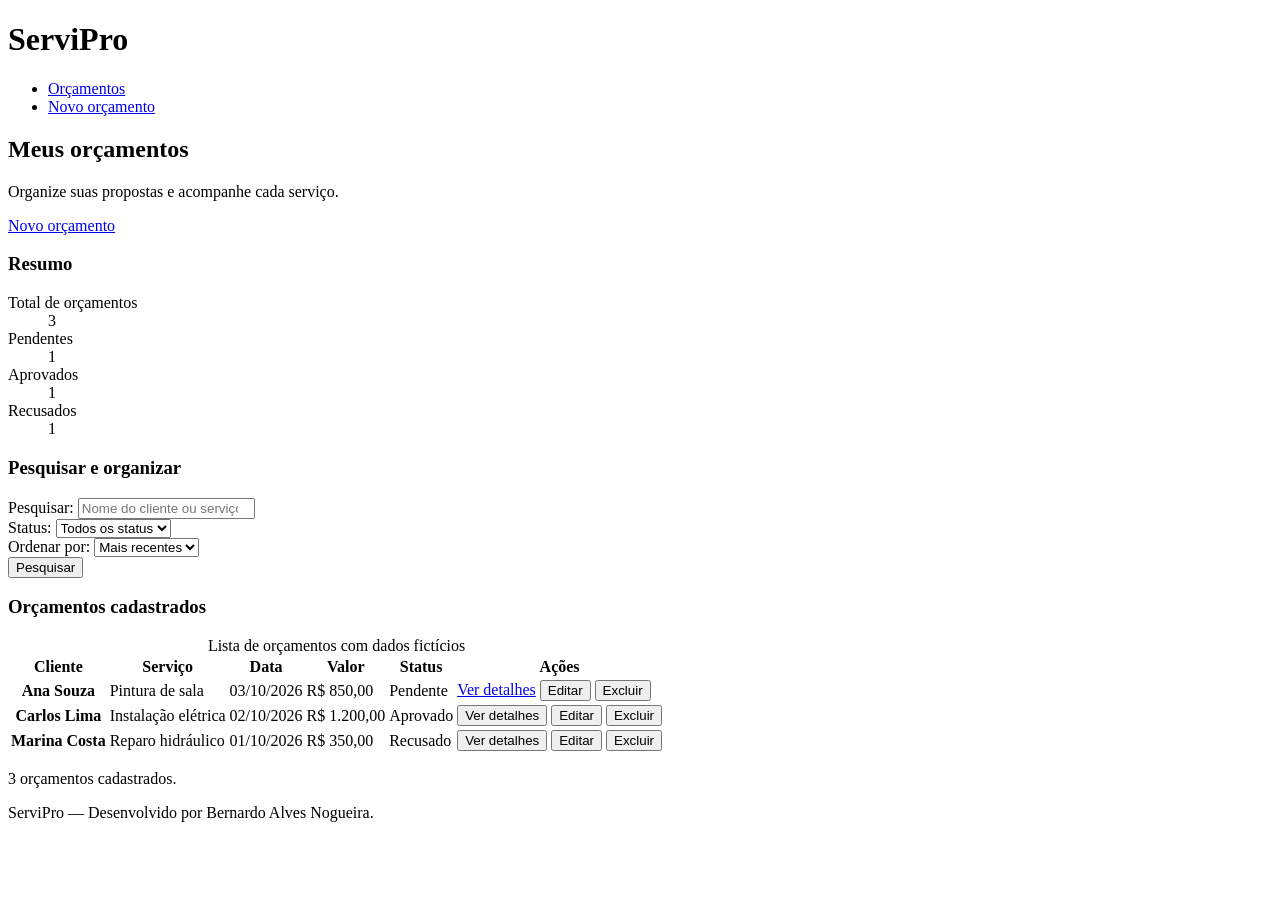
==== index.html @ 53a84a9a "feat: adiciona listagem e controles dos orcamentos" ====
<!DOCTYPE html>
<html lang="pt-BR">
<head>
    <meta charset="UTF-8">
    <meta name="viewport" content="width=device-width, initial-scale=1.0">
    <title>ServiPro — Orçamentos</title>
</head>
<body>
    <header>
        <h1>ServiPro</h1>

        <nav aria-label="Navegação principal">
            <ul>
                <li><a href="index.html" aria-current="page">Orçamentos</a></li>
                <li><a href="pages/cadastro.html">Novo orçamento</a></li>
            </ul>
        </nav>
    </header>

    <main>
        <section aria-labelledby="titulo-orcamentos">
            <h2 id="titulo-orcamentos">Meus orçamentos</h2>
            <p>Organize suas propostas e acompanhe cada serviço.</p>
            <a href="pages/cadastro.html">Novo orçamento</a>

            <section aria-labelledby="titulo-resumo">
                <h3 id="titulo-resumo">Resumo</h3>

                <dl>
                    <dt>Total de orçamentos</dt>
                    <dd>3</dd>

                    <dt>Pendentes</dt>
                    <dd>1</dd>

                    <dt>Aprovados</dt>
                    <dd>1</dd>

                    <dt>Recusados</dt>
                    <dd>1</dd>
                </dl>
            </section>

            <section aria-labelledby="titulo-pesquisa">
                <h3 id="titulo-pesquisa">Pesquisar e organizar</h3>

                <form>
                    <div>
                        <label for="pesquisa">Pesquisar:</label>
                        <input
                            type="search"
                            id="pesquisa"
                            name="pesquisa"
                            placeholder="Nome do cliente ou serviço"
                        >
                    </div>

                    <div>
                        <label for="filtro-status">Status:</label>
                        <select id="filtro-status" name="status">
                            <option value="">Todos os status</option>
                            <option value="pendente">Pendente</option>
                            <option value="aprovado">Aprovado</option>
                            <option value="recusado">Recusado</option>
                        </select>
                    </div>

                    <div>
                        <label for="ordenacao">Ordenar por:</label>
                        <select id="ordenacao" name="ordenacao">
                            <option value="mais-recentes">Mais recentes</option>
                            <option value="mais-antigos">Mais antigos</option>
                            <option value="menor-valor">Menor valor</option>
                            <option value="maior-valor">Maior valor</option>
                        </select>
                    </div>

                    <button type="button">Pesquisar</button>
                </form>
            </section>

            <section aria-labelledby="titulo-listagem">
                <h3 id="titulo-listagem">Orçamentos cadastrados</h3>

                <table>
                    <caption>Lista de orçamentos com dados fictícios</caption>

                    <thead>
                        <tr>
                            <th scope="col">Cliente</th>
                            <th scope="col">Serviço</th>
                            <th scope="col">Data</th>
                            <th scope="col">Valor</th>
                            <th scope="col">Status</th>
                            <th scope="col">Ações</th>
                        </tr>
                    </thead>

                    <tbody>
                        <tr>
                            <th scope="row">Ana Souza</th>
                            <td>Pintura de sala</td>
                            <td><time datetime="2026-10-03">03/10/2026</time></td>
                            <td>R$ 850,00</td>
                            <td>Pendente</td>
                            <td>
                                <a href="pages/detalhes.html">Ver detalhes</a>
                                <button type="button">Editar</button>
                                <button type="button">Excluir</button>
                            </td>
                        </tr>

                        <tr>
                            <th scope="row">Carlos Lima</th>
                            <td>Instalação elétrica</td>
                            <td><time datetime="2026-10-02">02/10/2026</time></td>
                            <td>R$ 1.200,00</td>
                            <td>Aprovado</td>
                            <td>
                                <button type="button">Ver detalhes</button>
                                <button type="button">Editar</button>
                                <button type="button">Excluir</button>
                            </td>
                        </tr>

                        <tr>
                            <th scope="row">Marina Costa</th>
                            <td>Reparo hidráulico</td>
                            <td><time datetime="2026-10-01">01/10/2026</time></td>
                            <td>R$ 350,00</td>
                            <td>Recusado</td>
                            <td>
                                <button type="button">Ver detalhes</button>
                                <button type="button">Editar</button>
                                <button type="button">Excluir</button>
                            </td>
                        </tr>
                    </tbody>
                </table>

                <p>3 orçamentos cadastrados.</p>
            </section>
        </section>
    </main>

    <footer>
        <p>ServiPro — Desenvolvido por Bernardo Alves Nogueira.</p>
    </footer>
</body>
</html>
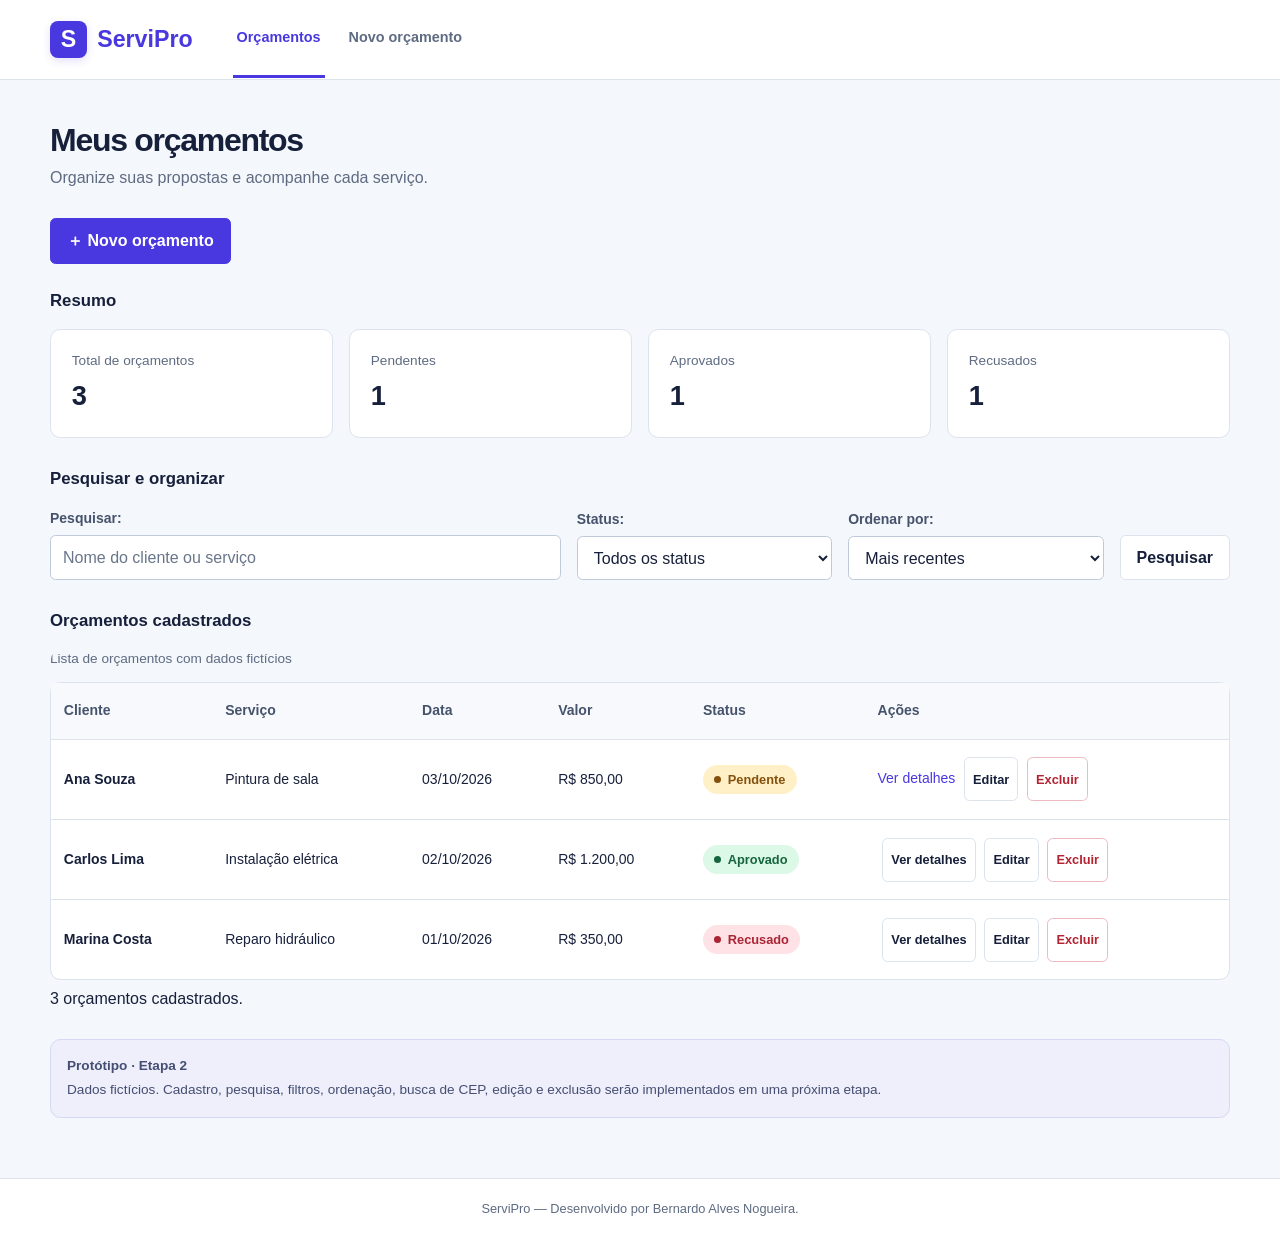
==== commit fbdd4b62: "style: define identidade visual e estiliza telas de orcamentos" ====
--- a/index.html
+++ b/index.html
@@ -4,10 +4,12 @@
     <meta charset="UTF-8">
     <meta name="viewport" content="width=device-width, initial-scale=1.0">
     <title>ServiPro — Orçamentos</title>
+    <link rel="stylesheet" href="assets/css/style.css">
 </head>
 <body>
+    <a class="skip-link" href="#conteudo">Pular para o conteúdo</a>
     <header>
-        <h1>ServiPro</h1>
+        <h1><a class="brand" href="index.html"><span aria-hidden="true">S</span>ServiPro</a></h1>
 
         <nav aria-label="Navegação principal">
             <ul>
@@ -17,27 +19,27 @@
         </nav>
     </header>
 
-    <main>
+    <main id="conteudo">
         <section aria-labelledby="titulo-orcamentos">
             <h2 id="titulo-orcamentos">Meus orçamentos</h2>
             <p>Organize suas propostas e acompanhe cada serviço.</p>
-            <a href="pages/cadastro.html">Novo orçamento</a>
+            <a class="button primary new-budget" href="pages/cadastro.html">＋ Novo orçamento</a>
 
             <section aria-labelledby="titulo-resumo">
                 <h3 id="titulo-resumo">Resumo</h3>
 
                 <dl>
-                    <dt>Total de orçamentos</dt>
-                    <dd>3</dd>
+                    <div><dt>Total de orçamentos</dt>
+                    <dd>3</dd></div>
 
-                    <dt>Pendentes</dt>
-                    <dd>1</dd>
+                    <div><dt>Pendentes</dt>
+                    <dd>1</dd></div>
 
-                    <dt>Aprovados</dt>
-                    <dd>1</dd>
+                    <div><dt>Aprovados</dt>
+                    <dd>1</dd></div>
 
-                    <dt>Recusados</dt>
-                    <dd>1</dd>
+                    <div><dt>Recusados</dt>
+                    <dd>1</dd></div>
                 </dl>
             </section>
 
@@ -98,41 +100,41 @@
 
                     <tbody>
                         <tr>
-                            <th scope="row">Ana Souza</th>
-                            <td>Pintura de sala</td>
-                            <td><time datetime="2026-10-03">03/10/2026</time></td>
-                            <td>R$ 850,00</td>
-                            <td>Pendente</td>
-                            <td>
+                            <th scope="row" data-label="Cliente">Ana Souza</th>
+                            <td data-label="Serviço">Pintura de sala</td>
+                            <td data-label="Data"><time datetime="2026-10-03">03/10/2026</time></td>
+                            <td data-label="Valor">R$ 850,00</td>
+                            <td data-label="Status"><span class="badge pending">Pendente</span></td>
+                            <td data-label="Ações">
                                 <a href="pages/detalhes.html">Ver detalhes</a>
                                 <button type="button">Editar</button>
-                                <button type="button">Excluir</button>
+                                <button class="danger" type="button">Excluir</button>
                             </td>
                         </tr>
 
                         <tr>
-                            <th scope="row">Carlos Lima</th>
-                            <td>Instalação elétrica</td>
-                            <td><time datetime="2026-10-02">02/10/2026</time></td>
-                            <td>R$ 1.200,00</td>
-                            <td>Aprovado</td>
-                            <td>
+                            <th scope="row" data-label="Cliente">Carlos Lima</th>
+                            <td data-label="Serviço">Instalação elétrica</td>
+                            <td data-label="Data"><time datetime="2026-10-02">02/10/2026</time></td>
+                            <td data-label="Valor">R$ 1.200,00</td>
+                            <td data-label="Status"><span class="badge approved">Aprovado</span></td>
+                            <td data-label="Ações">
                                 <button type="button">Ver detalhes</button>
                                 <button type="button">Editar</button>
-                                <button type="button">Excluir</button>
+                                <button class="danger" type="button">Excluir</button>
                             </td>
                         </tr>
 
                         <tr>
-                            <th scope="row">Marina Costa</th>
-                            <td>Reparo hidráulico</td>
-                            <td><time datetime="2026-10-01">01/10/2026</time></td>
-                            <td>R$ 350,00</td>
-                            <td>Recusado</td>
-                            <td>
+                            <th scope="row" data-label="Cliente">Marina Costa</th>
+                            <td data-label="Serviço">Reparo hidráulico</td>
+                            <td data-label="Data"><time datetime="2026-10-01">01/10/2026</time></td>
+                            <td data-label="Valor">R$ 350,00</td>
+                            <td data-label="Status"><span class="badge rejected">Recusado</span></td>
+                            <td data-label="Ações">
                                 <button type="button">Ver detalhes</button>
                                 <button type="button">Editar</button>
-                                <button type="button">Excluir</button>
+                                <button class="danger" type="button">Excluir</button>
                             </td>
                         </tr>
                     </tbody>
@@ -141,6 +143,7 @@
                 <p>3 orçamentos cadastrados.</p>
             </section>
         </section>
+        <p class="notice" id="aviso-prototipo"><strong>Protótipo · Etapa 2</strong> Dados fictícios. Cadastro, pesquisa, filtros, ordenação, busca de CEP, edição e exclusão serão implementados em uma próxima etapa.</p>
     </main>
 
     <footer>
--- a/assets/css/style.css
+++ b/assets/css/style.css
@@ -0,0 +1,87 @@
+/* Identidade visual e Box Model compartilhados pelas três páginas. */
+:root {
+    --primary: #4938df;
+    --primary-dark: #3424b5;
+    --ink: #17203b;
+    --muted: #5e6b82;
+    --line: #dce3ed;
+    --surface: #fff;
+    --background: #f4f7fb;
+    --radius: .65rem;
+}
+* { box-sizing: border-box; }
+body { margin: 0; min-height: 100vh; display: flex; flex-direction: column; background: var(--background); color: var(--ink); font-family: "Segoe UI", Arial, sans-serif; font-size: 1rem; line-height: 1.5; }
+a { color: var(--primary); text-decoration: none; }
+a:hover { text-decoration: underline; }
+button, input, select, textarea { font: inherit; }
+button, .button { min-height: 2.75rem; display: inline-flex; align-items: center; justify-content: center; gap: .5rem; padding: .6rem 1rem; border: 1px solid var(--line); border-radius: .35rem; background: var(--surface); color: var(--ink); cursor: pointer; font-weight: 600; text-decoration: none; }
+button:hover, .button:hover { background: #eef0fc; border-color: #a7a0e7; text-decoration: none; }
+.primary { background: var(--primary); color: white; border-color: var(--primary); }
+.primary:hover { background: var(--primary-dark); color: white; }
+.danger { color: #b42332; border-color: #edbac0; }
+.danger:hover { background: #fff0f1; border-color: #b42332; }
+:focus-visible { outline: 3px solid var(--primary); outline-offset: 4px; }
+input:focus, select:focus, textarea:focus { border-color: var(--primary); }
+button:active, .button:active { transform: translateY(1px); }
+button:disabled { opacity: .55; cursor: not-allowed; }
+.skip-link { position: absolute; top: -6rem; left: 1rem; padding: .8rem; background: white; z-index: 10; }
+.skip-link:focus { top: 1rem; }
+body > header { display: flex; align-items: center; gap: 2.5rem; padding: 0 max(1.5rem, calc((100% - 1180px) / 2)); background: var(--surface); border-bottom: 1px solid var(--line); min-height: 5rem; }
+h1 { margin: 0; font-size: 1.45rem; }
+.brand { display: inline-flex; gap: .65rem; align-items: center; font-weight: 800; }
+.brand span { display: grid; place-items: center; width: 2.3rem; height: 2.3rem; border-radius: .5rem; color: white; background: var(--primary); box-shadow: 0 3px 8px #4938df26; }
+nav ul { display: flex; gap: 1.25rem; list-style: none; margin: 0; padding: 0; }
+nav a { display: block; padding: 1.65rem .25rem; color: var(--muted); border-bottom: 3px solid transparent; font-size: .9rem; font-weight: 600; }
+nav a[aria-current="page"] { color: var(--primary); border-color: var(--primary); }
+main { width: min(1180px, calc(100% - 3rem)); margin: 2.5rem auto; flex: 1; }
+h2 { font-size: clamp(1.6rem, 3vw, 2rem); line-height: 1.25; margin: 0 0 .4rem; letter-spacing: -.04em; }
+h3 { font-size: 1.05rem; margin: 0 0 1rem; }
+p { margin: .4rem 0 1.25rem; }
+h2 + p, dt, caption { color: var(--muted); }
+.back-link { display: inline-block; margin-bottom: 1rem; font-size: .9rem; font-weight: 600; }
+.new-budget { margin: .5rem 0 1.5rem; }
+section[aria-labelledby="titulo-resumo"] > dl { display: grid; grid-template-columns: repeat(4, minmax(0, 1fr)); gap: 1rem; }
+dl { margin: 0; }
+dd { margin: .3rem 0 0; font-weight: 600; overflow-wrap: anywhere; }
+dt { font-size: .85rem; }
+main > section > section[aria-labelledby="titulo-resumo"] > dl > div { padding: 1.3rem; background: white; border: 1px solid var(--line); border-radius: var(--radius); }
+main > section > section[aria-labelledby="titulo-resumo"] dd { font-size: 1.7rem; }
+section[aria-labelledby="titulo-pesquisa"] { margin: 1.75rem 0; }
+section[aria-labelledby="titulo-pesquisa"] form { display: grid; grid-template-columns: minmax(0, 2fr) repeat(2, minmax(0, 1fr)) auto; gap: 1rem; align-items: end; }
+label { display: block; margin-bottom: .4rem; font-size: .875rem; font-weight: 600; color: #46536c; }
+input, select, textarea { width: 100%; min-width: 0; min-height: 2.75rem; border: 1px solid #bec9d9; border-radius: .35rem; background: white; color: var(--ink); padding: .6rem .75rem; }
+input::placeholder, textarea::placeholder { color: #68758a; opacity: 1; }
+textarea { resize: vertical; }
+table { width: 100%; border-collapse: separate; border-spacing: 0; background: white; border: 1px solid var(--line); border-radius: var(--radius); overflow: hidden; text-align: left; font-size: .875rem; }
+caption { text-align: left; padding: 0 0 .75rem; font-size: .85rem; }
+th, td { padding: 1.1rem .8rem; border-bottom: 1px solid var(--line); }
+thead { background: #f8f9fc; color: #46536c; }
+tbody th { font-weight: 600; }
+tbody tr:last-child > * { border-bottom: 0; }
+tbody tr:hover { background: #fafaff; }
+td:last-child { white-space: nowrap; }
+td button { padding: .4rem .5rem; font-size: .8rem; margin-left: .3rem; }
+.badge { display: inline-flex; align-items: center; padding: .3rem .7rem; border-radius: 2rem; font-size: .8rem; font-weight: 700; white-space: nowrap; }
+.badge::before { content: ""; width: .45rem; height: .45rem; margin-right: .4rem; border-radius: 50%; background: currentColor; }
+.pending { background: #fff0c8; color: #85500b; }
+.approved { background: #dcf8e7; color: #16663d; }
+.rejected { background: #ffe2e5; color: #aa2435; }
+.budget-form { padding: 1.5rem; border: 1px solid var(--line); background: white; border-radius: var(--radius); }
+fieldset { min-width: 0; border: 0; border-bottom: 1px solid var(--line); padding: 1rem 0 1.5rem; margin: 0 0 1rem; display: grid; grid-template-columns: repeat(3, minmax(0, 1fr)); gap: 1rem; }
+fieldset:first-child { grid-template-columns: repeat(2, minmax(0, 1fr)); }
+legend { padding: 0; font-size: 1.05rem; font-weight: 700; }
+.full-width, .cep-field { grid-column: 1 / -1; }
+.cep-field { display: grid; grid-template-columns: minmax(0, 16rem) auto; justify-content: start; gap: .5rem; }
+.cep-field label { grid-column: 1 / -1; margin: 0; }
+.form-actions { display: flex; justify-content: flex-end; gap: .75rem; }
+article { max-width: 960px; margin-inline: auto; }
+article > header { margin-bottom: 1.5rem; }
+article > section { padding: 1.5rem; background: white; border: 1px solid var(--line); border-bottom: 0; }
+article > section:first-of-type { border-radius: var(--radius) var(--radius) 0 0; }
+article dl, article section[aria-labelledby="titulo-resumo"] > dl { display: grid; grid-template-columns: repeat(2, minmax(0, 1fr)); gap: 1.25rem; }
+article > footer { display: flex; flex-wrap: wrap; gap: .75rem; padding: 1.5rem; background: white; border: 1px solid var(--line); border-top: 0; border-radius: 0 0 var(--radius) var(--radius); align-items: center; }
+article > footer > a { margin-left: auto; padding: .6rem 1rem; }
+.notice { padding: 1rem; border: 1px solid #d5d9f3; border-radius: var(--radius); background: #eeeffb; color: #454e72; font-size: .85rem; margin-top: 1.75rem; }
+.notice strong { display: block; margin-bottom: .25rem; }
+body > footer { padding: 1.25rem 1.5rem; text-align: center; background: white; border-top: 1px solid var(--line); font-size: .8rem; color: var(--muted); }
+body > footer p { margin: 0; }
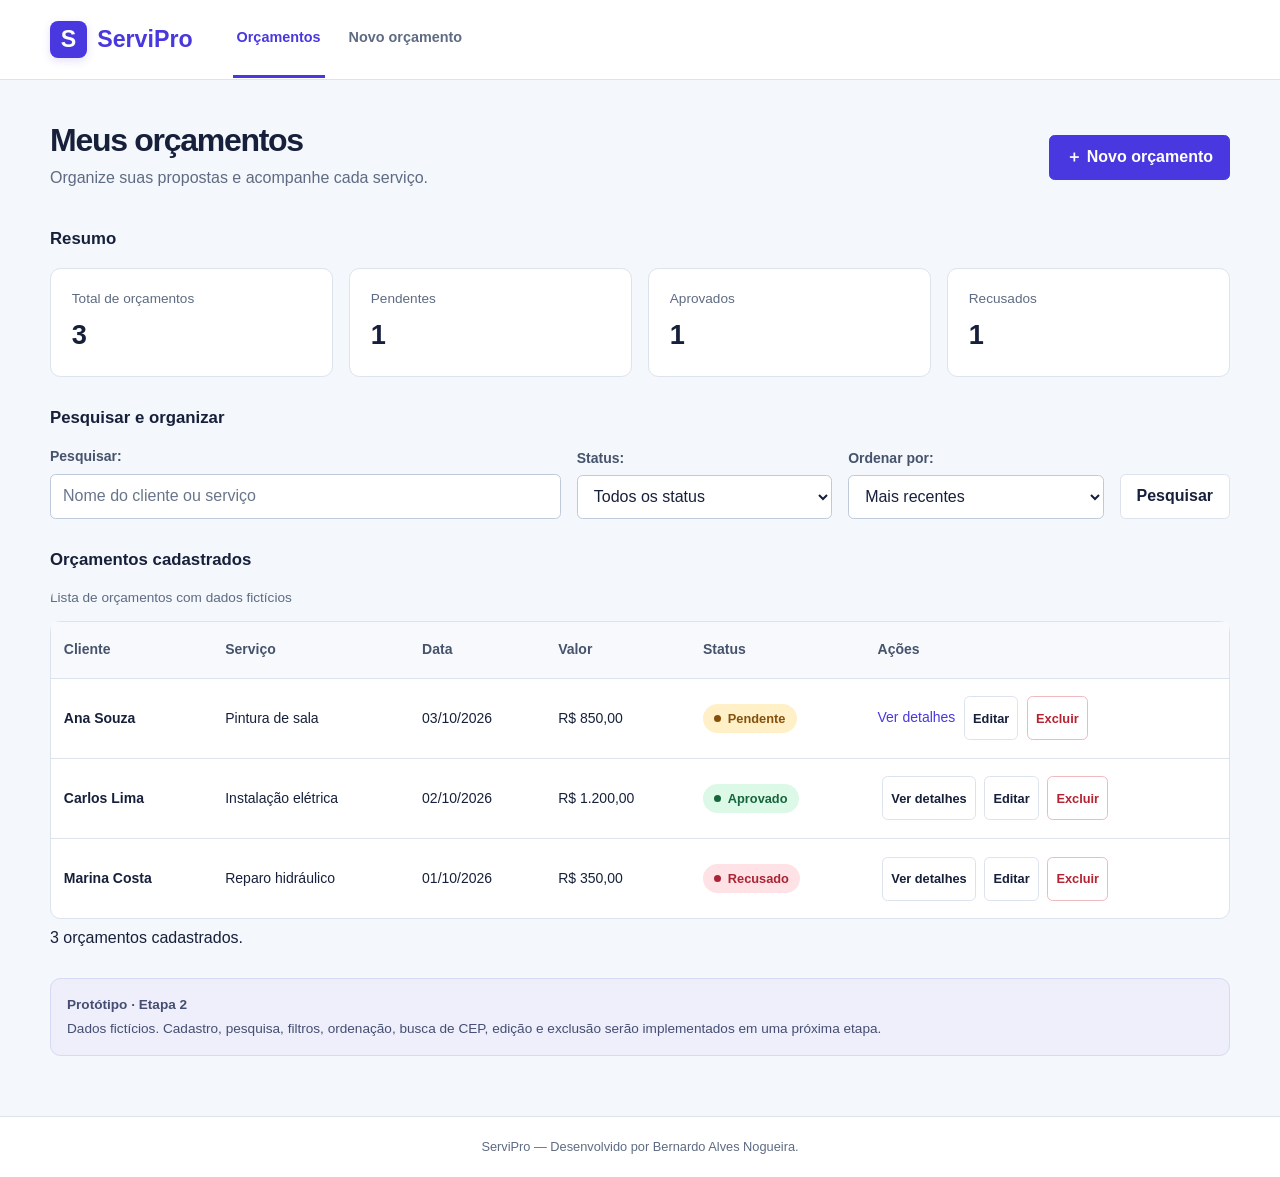
==== commit 7ea78767: "style: adiciona responsividade com grid e media queries" ====
--- a/index.html
+++ b/index.html
@@ -21,9 +21,13 @@
 
     <main id="conteudo">
         <section aria-labelledby="titulo-orcamentos">
+            <div class="page-heading">
+            <div>
             <h2 id="titulo-orcamentos">Meus orçamentos</h2>
             <p>Organize suas propostas e acompanhe cada serviço.</p>
+            </div>
             <a class="button primary new-budget" href="pages/cadastro.html">＋ Novo orçamento</a>
+            </div>
 
             <section aria-labelledby="titulo-resumo">
                 <h3 id="titulo-resumo">Resumo</h3>
@@ -150,4 +154,4 @@
         <p>ServiPro — Desenvolvido por Bernardo Alves Nogueira.</p>
     </footer>
 </body>
-</html>+</html>
--- a/assets/css/style.css
+++ b/assets/css/style.css
@@ -40,6 +40,8 @@
 h2 + p, dt, caption { color: var(--muted); }
 .back-link { display: inline-block; margin-bottom: 1rem; font-size: .9rem; font-weight: 600; }
 .new-budget { margin: .5rem 0 1.5rem; }
+.page-heading { display: flex; justify-content: space-between; align-items: center; gap: 1rem; margin-bottom: 1rem; }
+.budget-form { max-width: 960px; margin-inline: auto; }
 section[aria-labelledby="titulo-resumo"] > dl { display: grid; grid-template-columns: repeat(4, minmax(0, 1fr)); gap: 1rem; }
 dl { margin: 0; }
 dd { margin: .3rem 0 0; font-weight: 600; overflow-wrap: anywhere; }
@@ -85,3 +87,36 @@
 .notice strong { display: block; margin-bottom: .25rem; }
 body > footer { padding: 1.25rem 1.5rem; text-align: center; background: white; border-top: 1px solid var(--line); font-size: .8rem; color: var(--muted); }
 body > footer p { margin: 0; }
+/* A tabela vira cartões para manter todas as informações em telas menores. */
+@media (max-width: 1000px) {
+    table, tbody, tbody tr, tbody th, tbody td { display: block; }
+    table { border: 0; overflow: visible; background: transparent; }
+    caption { display: block; }
+    thead { position: absolute; width: 1px; height: 1px; padding: 0; overflow: hidden; clip-path: inset(50%); }
+    tbody { display: grid; grid-template-columns: repeat(2, minmax(0, 1fr)); gap: 1rem; }
+    tbody tr { background: white; border: 1px solid var(--line); border-radius: var(--radius); padding: .75rem 1rem; min-width: 0; }
+    tbody tr > th, tbody tr > td { display: flex; justify-content: space-between; flex-wrap: wrap; gap: .5rem; padding: .6rem 0; border-bottom: 1px solid var(--line); }
+    tbody tr > :last-child { justify-content: flex-start; border: 0; white-space: normal; align-items: center; }
+    [data-label]::before { content: attr(data-label); font-size: .8rem; font-weight: 600; color: var(--muted); }
+    td:last-child::before { flex-basis: 100%; }
+    section[aria-labelledby="titulo-pesquisa"] form { grid-template-columns: repeat(2, minmax(0, 1fr)); }
+}
+@media (max-width: 600px) {
+    .page-heading { flex-direction: column; align-items: stretch; gap: 0; }
+    body > header { padding: 1rem 1rem 0; flex-direction: column; gap: .5rem; align-items: flex-start; }
+    nav { width: 100%; }
+    nav ul { gap: 1rem; }
+    nav a { padding: .75rem .25rem; }
+    main { width: calc(100% - 2rem); margin: 1.5rem auto; }
+    section[aria-labelledby="titulo-resumo"] > dl { grid-template-columns: repeat(2, minmax(0, 1fr)); gap: .75rem; }
+    main > section > section[aria-labelledby="titulo-resumo"] > dl > div { padding: 1rem; }
+    tbody, section[aria-labelledby="titulo-pesquisa"] form, fieldset, fieldset:first-child, article dl, article section[aria-labelledby="titulo-resumo"] > dl { grid-template-columns: minmax(0, 1fr); }
+    .budget-form, article > section, article > footer { padding: 1rem; }
+    .cep-field { grid-template-columns: minmax(0, 1fr); }
+    .form-actions { flex-direction: column-reverse; }
+    article > footer { align-items: stretch; flex-direction: column; }
+    article > footer > a { margin: 0; text-align: center; }
+}
+@media (prefers-reduced-motion: reduce) {
+    button:active, .button:active { transform: none; }
+}
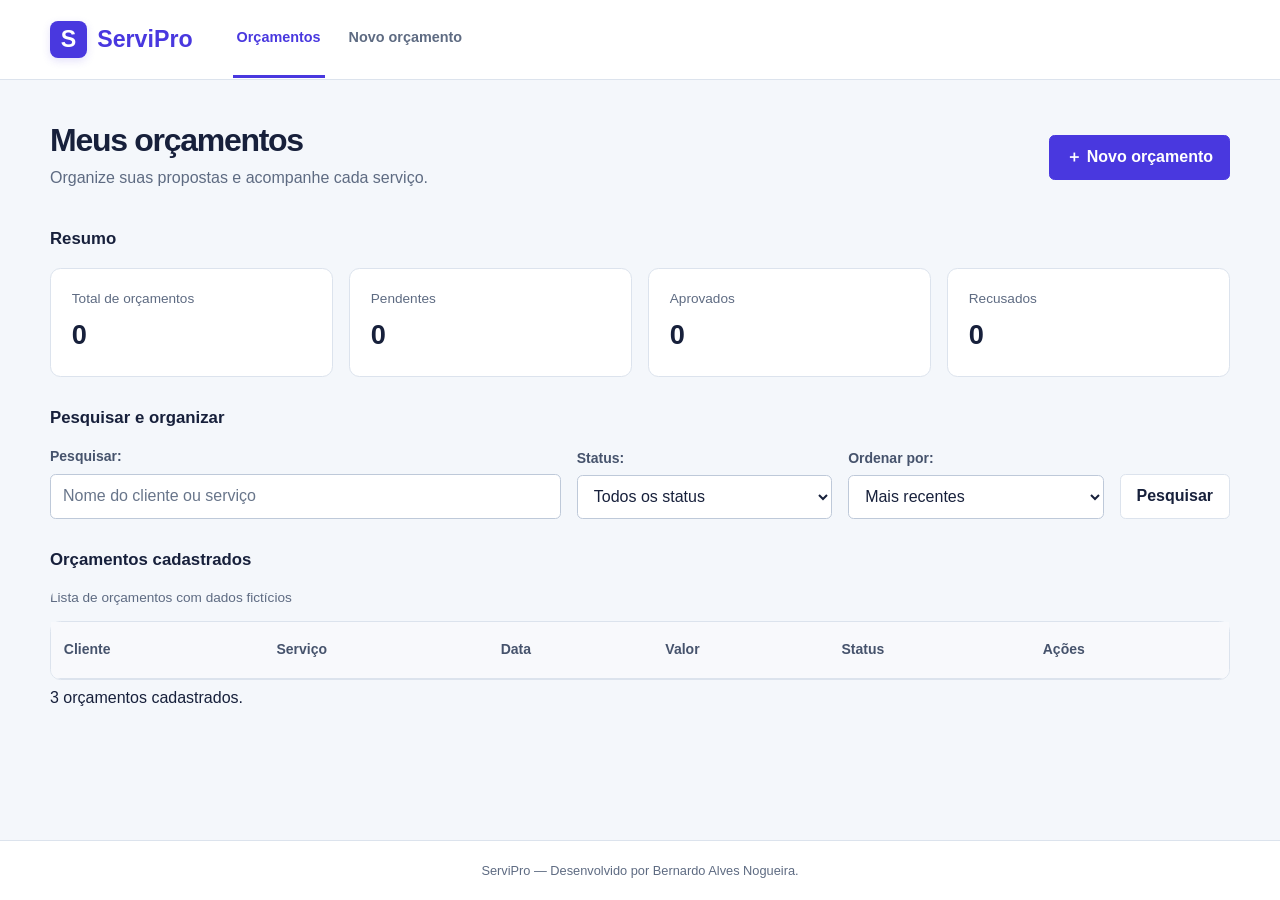
==== commit e1f51d60: "feat: implementa CRUD de orcamentos com localStorage e listagem interativa" ====
--- a/index.html
+++ b/index.html
@@ -5,6 +5,7 @@
     <meta name="viewport" content="width=device-width, initial-scale=1.0">
     <title>ServiPro — Orçamentos</title>
     <link rel="stylesheet" href="assets/css/style.css">
+    <script src="assets/js/app.js" defer></script>
 </head>
 <body>
     <a class="skip-link" href="#conteudo">Pular para o conteúdo</a>
@@ -20,6 +21,8 @@
     </header>
 
     <main id="conteudo">
+        <p id="feedback" role="status" aria-live="polite" hidden></p>
+        <noscript>Ative o JavaScript para gerenciar seus or?amentos.</noscript>
         <section aria-labelledby="titulo-orcamentos">
             <div class="page-heading">
             <div>
@@ -34,16 +37,16 @@
 
                 <dl>
                     <div><dt>Total de orçamentos</dt>
-                    <dd>3</dd></div>
+                    <dd id="total">0</dd></div>
 
                     <div><dt>Pendentes</dt>
-                    <dd>1</dd></div>
+                    <dd id="pendente">0</dd></div>
 
                     <div><dt>Aprovados</dt>
-                    <dd>1</dd></div>
+                    <dd id="aprovado">0</dd></div>
 
                     <div><dt>Recusados</dt>
-                    <dd>1</dd></div>
+                    <dd id="recusado">0</dd></div>
                 </dl>
             </section>
 
@@ -81,7 +84,7 @@
                         </select>
                     </div>
 
-                    <button type="button">Pesquisar</button>
+                    <button type="submit">Pesquisar</button>
                 </form>
             </section>
 
@@ -102,52 +105,13 @@
                         </tr>
                     </thead>
 
-                    <tbody>
-                        <tr>
-                            <th scope="row" data-label="Cliente">Ana Souza</th>
-                            <td data-label="Serviço">Pintura de sala</td>
-                            <td data-label="Data"><time datetime="2026-10-03">03/10/2026</time></td>
-                            <td data-label="Valor">R$ 850,00</td>
-                            <td data-label="Status"><span class="badge pending">Pendente</span></td>
-                            <td data-label="Ações">
-                                <a href="pages/detalhes.html">Ver detalhes</a>
-                                <button type="button">Editar</button>
-                                <button class="danger" type="button">Excluir</button>
-                            </td>
-                        </tr>
-
-                        <tr>
-                            <th scope="row" data-label="Cliente">Carlos Lima</th>
-                            <td data-label="Serviço">Instalação elétrica</td>
-                            <td data-label="Data"><time datetime="2026-10-02">02/10/2026</time></td>
-                            <td data-label="Valor">R$ 1.200,00</td>
-                            <td data-label="Status"><span class="badge approved">Aprovado</span></td>
-                            <td data-label="Ações">
-                                <button type="button">Ver detalhes</button>
-                                <button type="button">Editar</button>
-                                <button class="danger" type="button">Excluir</button>
-                            </td>
-                        </tr>
-
-                        <tr>
-                            <th scope="row" data-label="Cliente">Marina Costa</th>
-                            <td data-label="Serviço">Reparo hidráulico</td>
-                            <td data-label="Data"><time datetime="2026-10-01">01/10/2026</time></td>
-                            <td data-label="Valor">R$ 350,00</td>
-                            <td data-label="Status"><span class="badge rejected">Recusado</span></td>
-                            <td data-label="Ações">
-                                <button type="button">Ver detalhes</button>
-                                <button type="button">Editar</button>
-                                <button class="danger" type="button">Excluir</button>
-                            </td>
-                        </tr>
-                    </tbody>
+                    <tbody id="orcamentos"></tbody>
                 </table>
 
                 <p>3 orçamentos cadastrados.</p>
             </section>
         </section>
-        <p class="notice" id="aviso-prototipo"><strong>Protótipo · Etapa 2</strong> Dados fictícios. Cadastro, pesquisa, filtros, ordenação, busca de CEP, edição e exclusão serão implementados em uma próxima etapa.</p>
+
     </main>
 
     <footer>
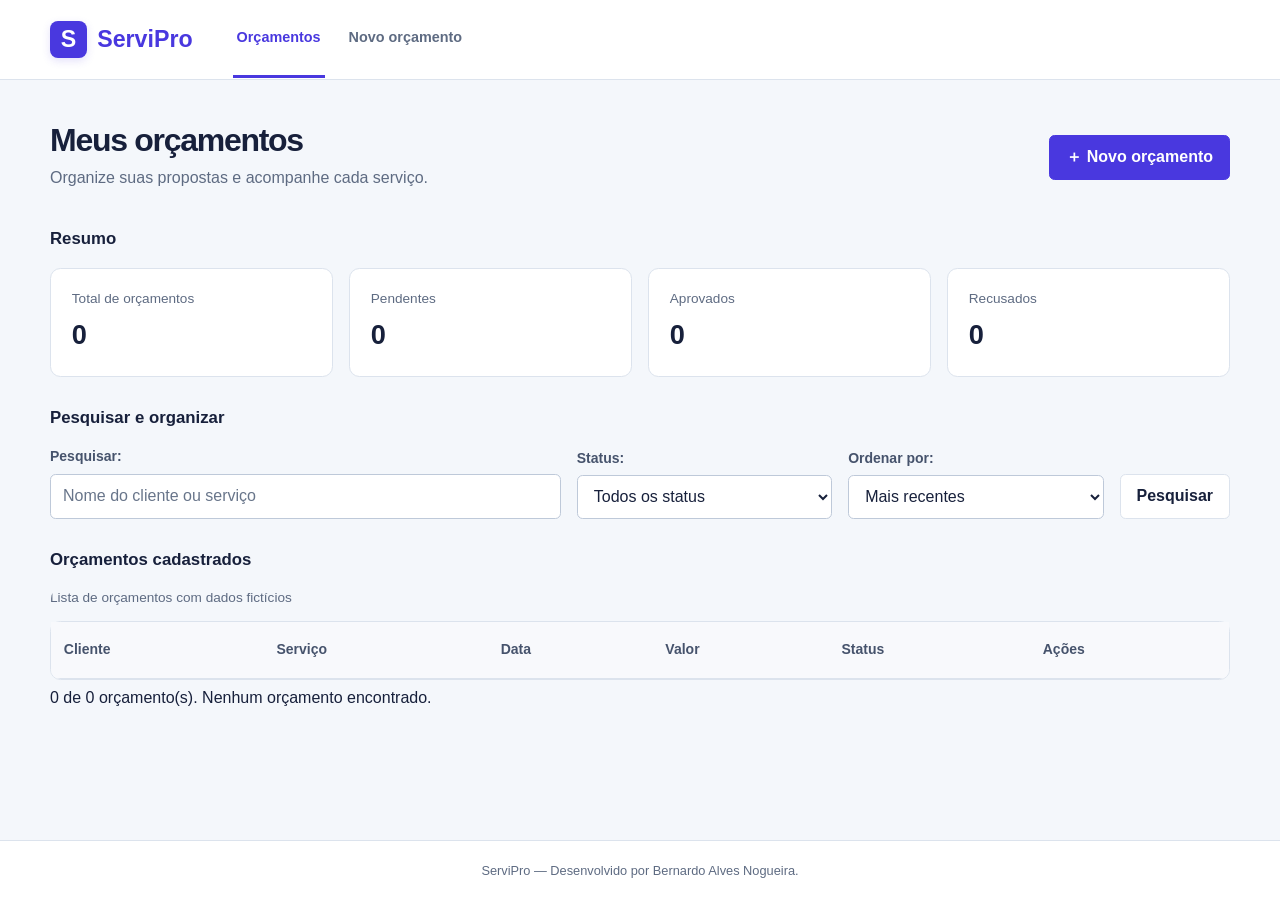
==== commit 12aebb96: "fix: corrige contador para inicializar controles da listagem" ====
--- a/index.html
+++ b/index.html
@@ -108,7 +108,7 @@
                     <tbody id="orcamentos"></tbody>
                 </table>
 
-                <p>3 orçamentos cadastrados.</p>
+                <p id="contagem" aria-live="polite"></p>
             </section>
         </section>
 
--- a/assets/css/style.css
+++ b/assets/css/style.css
@@ -85,6 +85,10 @@
 article > footer > a { margin-left: auto; padding: .6rem 1rem; }
 .notice { padding: 1rem; border: 1px solid #d5d9f3; border-radius: var(--radius); background: #eeeffb; color: #454e72; font-size: .85rem; margin-top: 1.75rem; }
 .notice strong { display: block; margin-bottom: .25rem; }
+.error { border-color: #edbac0; background: #fff0f1; color: #aa2435; }
+[hidden] { display: none !important; }
+dd, td { white-space: pre-wrap; overflow-wrap: anywhere; }
+#feedback-cep { grid-column: 1 / -1; margin: 0; max-width: 50rem; }
 body > footer { padding: 1.25rem 1.5rem; text-align: center; background: white; border-top: 1px solid var(--line); font-size: .8rem; color: var(--muted); }
 body > footer p { margin: 0; }
 /* A tabela vira cartões para manter todas as informações em telas menores. */
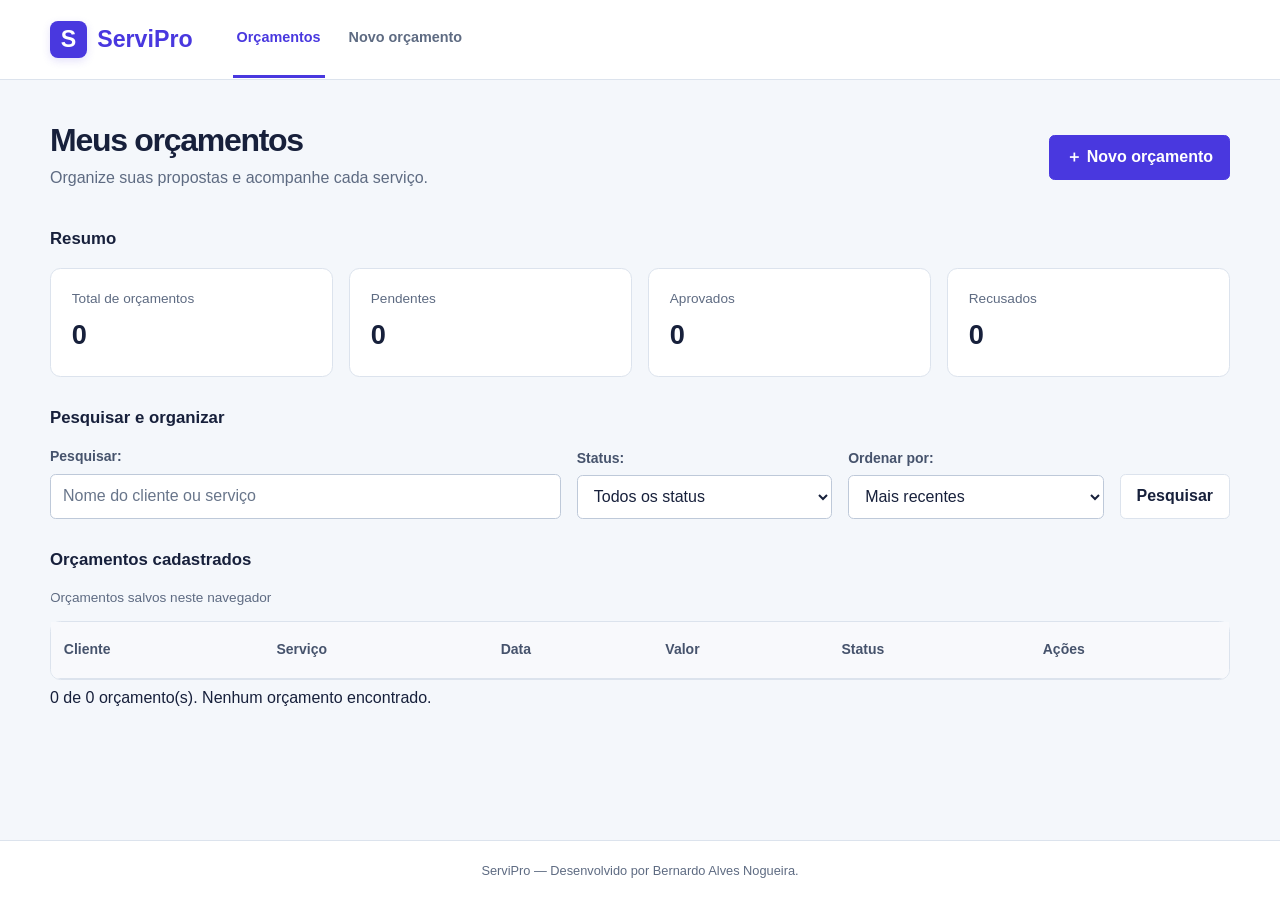
==== commit bb879c96: "docs: documenta etapa 3 e roteiro de verificacao" ====
--- a/index.html
+++ b/index.html
@@ -22,7 +22,7 @@
 
     <main id="conteudo">
         <p id="feedback" role="status" aria-live="polite" hidden></p>
-        <noscript>Ative o JavaScript para gerenciar seus or?amentos.</noscript>
+        <noscript>Ative o JavaScript para gerenciar seus orçamentos.</noscript>
         <section aria-labelledby="titulo-orcamentos">
             <div class="page-heading">
             <div>
@@ -92,7 +92,7 @@
                 <h3 id="titulo-listagem">Orçamentos cadastrados</h3>
 
                 <table>
-                    <caption>Lista de orçamentos com dados fictícios</caption>
+                    <caption>Orçamentos salvos neste navegador</caption>
 
                     <thead>
                         <tr>
